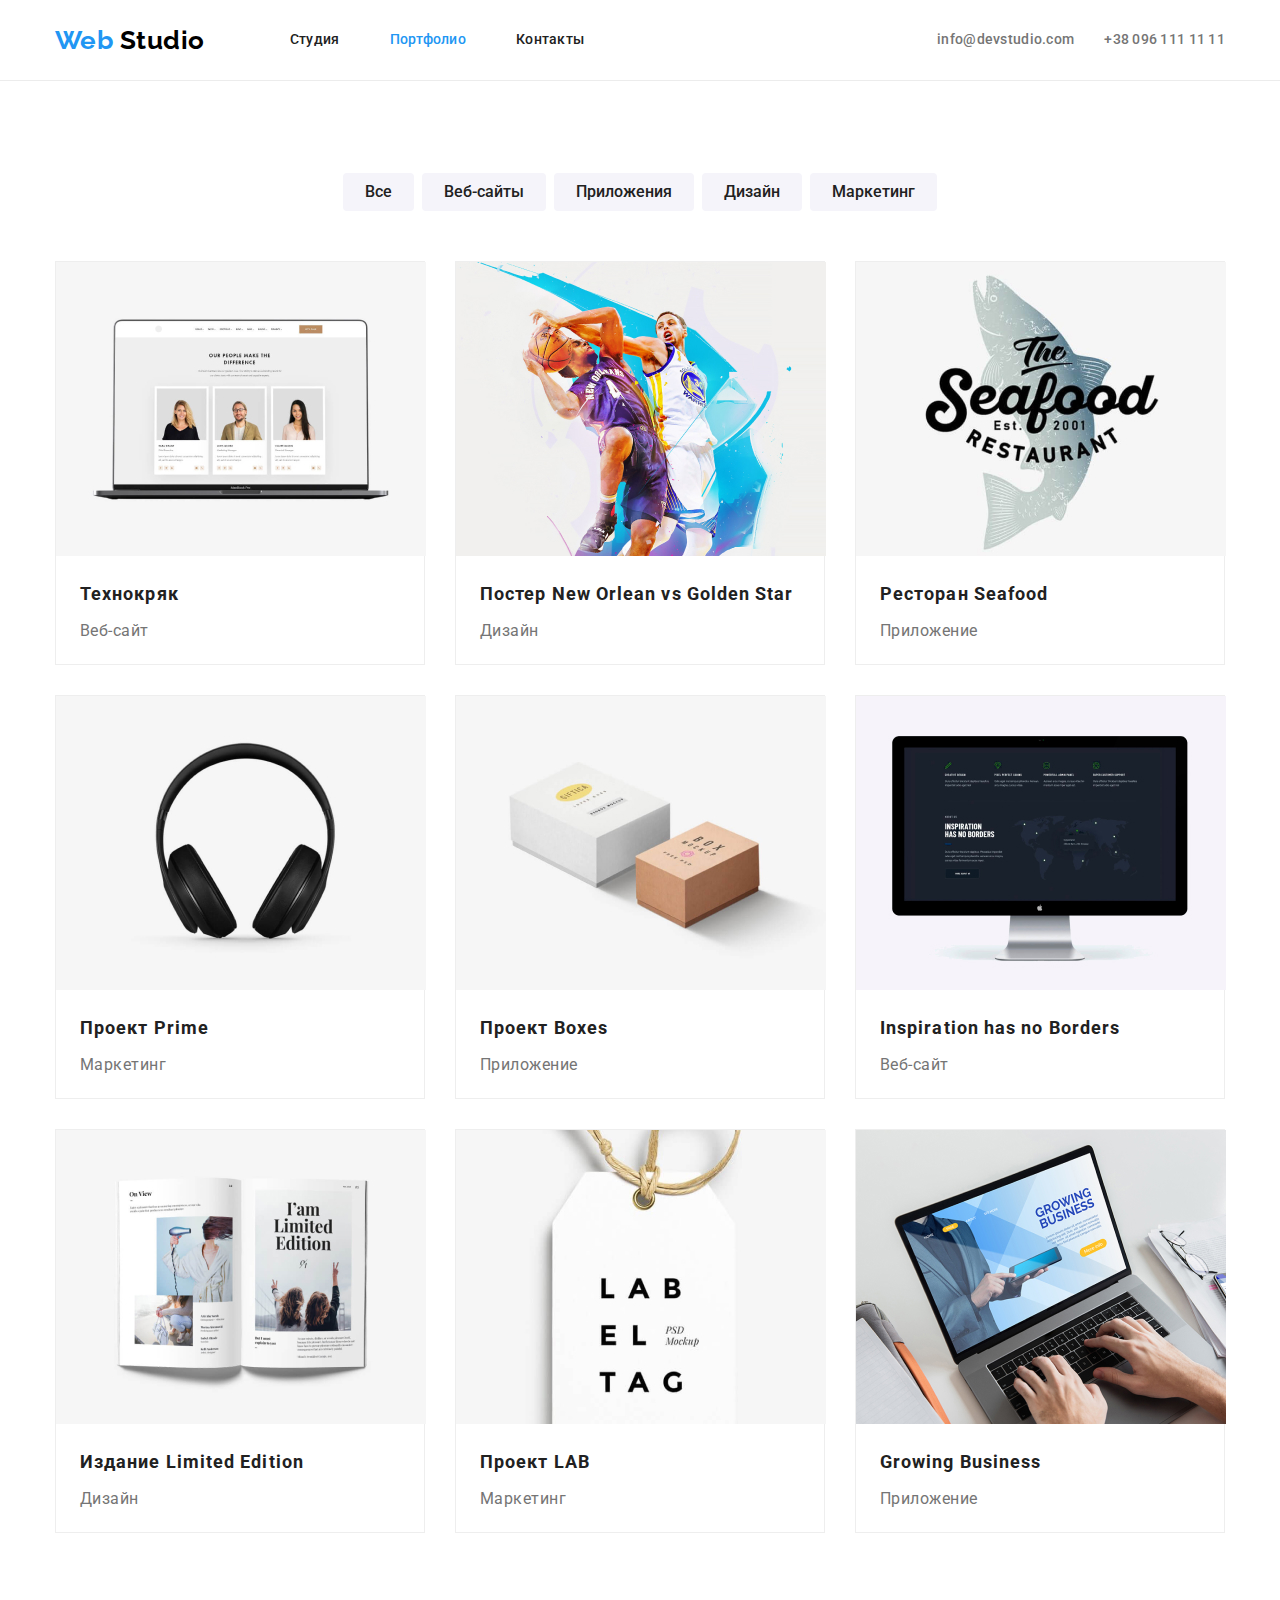
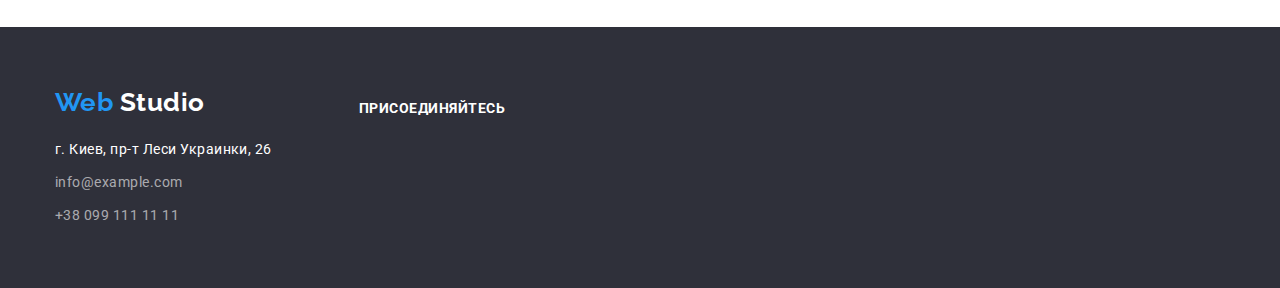
==== portfolio.html @ 619cc342 "Clone repository" ====
<!DOCTYPE html>
<html lang="ru">
  <head>
    <meta charset="UTF-8" />
    <meta name="viewport" content="width=device-width, initial-scale=1.0" />
    <title>Портфолио</title>
    <link
      href="https://fonts.googleapis.com/css2?family=Raleway:wght@700&family=Roboto:wght@400;500;700;900&display=swap"
      rel="stylesheet"
    />
    <link rel="stylesheet" href="./css/normalize.css" />
    <link rel="stylesheet" href="./css/styles.css" />
  </head>

  <body>
    <!-- Шапка-->
    <header class="header">
      <div class="container">
        <nav class="navigation-panel">
          <a href="./index.html" lang="en" class="logo link"
            ><span class="accent">Web</span> Studio</a
          >
          <ul class="navigation-list list">
            <li class="navigation-list-item">
              <a href="./index.html" class="navigation-list-item-link link"
                >Студия</a
              >
            </li>
            <li class="navigation-list-item">
              <a
                href="./portfolio.html"
                class="navigation-list-item-link link current"
                >Портфолио</a
              >
            </li>
            <li class="navigation-list-item">
              <a href="" class="navigation-list-item-link link">Контакты</a>
            </li>
          </ul>
        </nav>

        <ul class="social-adress-list list">
          <li class="social-adress-list-item">
            <a
              href="mailto:info@devstudio.com"
              lang="en"
              class="social-adress-list-item-link link"
              aria-label="иконка почты"
            >
              info@devstudio.com
            </a>
          </li>
          <li class="social-adress-list-item">
            <a
              href="tel:+380961111111"
              class="social-adress-list-item-link link"
              aria-label="иконка телефона"
            >
              +38 096 111 11 11
            </a>
          </li>
        </ul>
      </div>
    </header>

    <main>
      <section class="portfolio">
        <h1 hidden>Портфолио работ</h1>
        <ul class="portfolio-filters-list list">
          <li class="portfolio-filters-list-item">
            <button class="filters-btn" type="button">Все</button>
          </li>
          <li class="portfolio-filters-list-item">
            <button class="filters-btn" type="button">Веб-сайты</button>
          </li>
          <li class="portfolio-filters-list-item">
            <button class="filters-btn" type="button">Приложения</button>
          </li>
          <li class="portfolio-filters-list-item">
            <button class="filters-btn" type="button">Дизайн</button>
          </li>
          <li class="portfolio-filters-list-item">
            <button class="filters-btn" type="button">Маркетинг</button>
          </li>
        </ul>
        <ul class="portfolio-example-list list">
          <li class="portfolio-example-list-item">
            <a class="portfolio-example-list-item-link link" href="">
              <img
                class="portfolio-example-list-item-img"
                src="./images/portfolio/portfolio-1.jpg"
                alt="портфолио сайта технокряк"
                width="370"
                height="294"
              />
              <h2 class="portfolio-example-list-item-project">Технокряк</h2>
              <p class="portfolio-example-list-item-type">Веб-сайт</p>
              <p class="portfolio-example-list-item-backend" hidden>
                Технокряк это современная площадка распространения коронавируса.
                Компании используют эту платформу для цифрового шпионажа и атак
                на защищённые сервера конкурентов.
              </p>
            </a>
          </li>
          <li class="portfolio-example-list-item">
            <a class="portfolio-example-list-item-link link" href="">
              <img
                class="portfolio-example-list-item-img"
                src="./images/portfolio/portfolio-2.jpg"
                alt="два парня играют в баскетбол"
                width="370"
                height="294"
              />
              <h2 class="portfolio-example-list-item-project">
                Постер <span lang="en">New Orlean vs Golden Star</span>
              </h2>
              <p class="portfolio-example-list-item-type">Дизайн</p>
              <p class="portfolio-example-list-item-backend" hidden>
                Технокряк это современная площадка распространения коронавируса.
                Компании используют эту платформу для цифрового шпионажа и атак
                на защищённые сервера конкурентов.
              </p>
            </a>
          </li>
          <li class="portfolio-example-list-item">
            <a class="portfolio-example-list-item-link link" href="">
              <img
                class="portfolio-example-list-item-img"
                src="./images/portfolio/portfolio-3.jpg"
                alt="логотип ресторана сифуд"
                width="370"
                height="294"
              />
              <h2 class="portfolio-example-list-item-project">
                Ресторан <span lang="en">Seafood</span>
              </h2>
              <p class="portfolio-example-list-item-type">Приложение</p>
              <p class="portfolio-example-list-item-backend" hidden>
                Технокряк это современная площадка распространения коронавируса.
                Компании используют эту платформу для цифрового шпионажа и атак
                на защищённые сервера конкурентов.
              </p>
            </a>
          </li>
          <li class="portfolio-example-list-item">
            <a class="portfolio-example-list-item-link link" href="">
              <img
                class="portfolio-example-list-item-img"
                src="./images/portfolio/portfolio-4.jpg"
                alt="большие наушники"
                width="370"
                height="294"
              />
              <h2 class="portfolio-example-list-item-project">
                Проект <span lang="en">Prime</span>
              </h2>
              <p class="portfolio-example-list-item-type">Маркетинг</p>
              <p class="portfolio-example-list-item-backend" hidden>
                Технокряк это современная площадка распространения коронавируса.
                Компании используют эту платформу для цифрового шпионажа и атак
                на защищённые сервера конкурентов.
              </p>
            </a>
          </li>
          <li class="portfolio-example-list-item">
            <a class="portfolio-example-list-item-link link" href="">
              <img
                class="portfolio-example-list-item-img"
                src="./images/portfolio/portfolio-5.jpg"
                alt="две коробки"
                width="370"
                height="294"
              />
              <h2 class="portfolio-example-list-item-project">
                Проект <span lang="en">Boxes</span>
              </h2>
              <p class="portfolio-example-list-item-type">Приложение</p>
              <p class="portfolio-example-list-item-backend" hidden>
                Технокряк это современная площадка распространения коронавируса.
                Компании используют эту платформу для цифрового шпионажа и атак
                на защищённые сервера конкурентов.
              </p>
            </a>
          </li>
          <li class="portfolio-example-list-item">
            <a class="portfolio-example-list-item-link link" href="">
              <img
                class="portfolio-example-list-item-img"
                src="./images/portfolio/portfolio-6.jpg"
                alt="монитор компьютера"
                width="370"
                height="294"
              />
              <h2 class="portfolio-example-list-item-project">
                Inspiration has no Borders
              </h2>
              <p class="portfolio-example-list-item-type">Веб-сайт</p>
              <p class="portfolio-example-list-item-backend" hidden>
                Технокряк это современная площадка распространения коронавируса.
                Компании используют эту платформу для цифрового шпионажа и атак
                на защищённые сервера конкурентов.
              </p>
            </a>
          </li>
          <li class="portfolio-example-list-item">
            <a class="portfolio-example-list-item-link link" href="">
              <img
                class="portfolio-example-list-item-img"
                src="./images/portfolio/portfolio-7.jpg"
                alt="разворот журнала"
                width="370"
                height="294"
              />
              <h2 class="portfolio-example-list-item-project">
                Издание <span lang="en">Limited Edition</span>
              </h2>
              <p class="portfolio-example-list-item-type">Дизайн</p>
              <p class="portfolio-example-list-item-backend" hidden>
                Технокряк это современная площадка распространения коронавируса.
                Компании используют эту платформу для цифрового шпионажа и атак
                на защищённые сервера конкурентов.
              </p>
            </a>
          </li>
          <li class="portfolio-example-list-item">
            <a class="portfolio-example-list-item-link link" href="">
              <img
                class="portfolio-example-list-item-img"
                src="./images/portfolio/portfolio-8.jpg"
                alt="бирка лаб"
                width="370"
                height="294"
              />
              <h2 class="portfolio-example-list-item-project">
                Проект <span lang="en">LAB</span>
              </h2>
              <p class="portfolio-example-list-item-type">Маркетинг</p>
              <p class="portfolio-example-list-item-backend" hidden>
                Технокряк это современная площадка распространения коронавируса.
                Компании используют эту платформу для цифрового шпионажа и атак
                на защищённые сервера конкурентов.
              </p>
            </a>
          </li>
          <li class="portfolio-example-list-item">
            <a class="portfolio-example-list-item-link link" href="">
              <img
                class="portfolio-example-list-item-img"
                src="./images/portfolio/portfolio-9.jpg"
                alt="парень печатает на ноутбуке"
                width="370"
                height="294"
              />
              <h2 class="portfolio-example-list-item-project" lang="en">
                Growing Business
              </h2>
              <p class="portfolio-example-list-item-type">Приложение</p>
              <p class="portfolio-example-list-item-backend" hidden>
                Технокряк это современная площадка распространения коронавируса.
                Компании используют эту платформу для цифрового шпионажа и атак
                на защищённые сервера конкурентов.
              </p>
            </a>
          </li>
        </ul>
      </section>
    </main>

    <!--Подвал-->
    <footer class="footer">
      <div class="container">
        <div class="contacts">
          <a href="./index.html" lang="en" class="logo link"
            ><span class="accent">Web</span> Studio</a
          >
          <ul class="contacts-list list">
            <li class="contacts-list-item">
              <address class="contacts-list-item-adress">
                г. Киев, пр-т Леси Украинки, 26
              </address>
            </li>
            <li class="contacts-list-item">
              <address class="contacts-list-item-adress">
                <a
                  class="contacts-list-item-adress-link link"
                  href="mailto:info@example.com"
                  lang="en"
                  >info@example.com</a
                >
              </address>
            </li>
            <li class="contacts-list-item">
              <address class="contacts-list-item-adress">
                <a
                  class="contacts-list-item-adress-link link"
                  href="tel:+380991111111"
                  >+38 099 111 11 11</a
                >
              </address>
            </li>
          </ul>
        </div>
        <div class="socials">
          <b class="appeal">присоединяйтесь</b>
          <ul class="socials-list list">
            <li class="socials-list-item">
              <a
                class="socials-list-item-link"
                href=""
                target="_blank"
                aria-label="ссылка на инстаграмм"
              ></a>
            </li>
            <li class="socials-list-item">
              <a
                class="socials-list-item-link"
                href=""
                target="_blank"
                aria-label="ссылка на твиттер"
              ></a>
            </li>
            <li class="socials-list-item">
              <a
                class="socials-list-item-link"
                href=""
                target="_blank"
                aria-label="ссылка на фейсбук"
              ></a>
            </li>
            <li class="socials-list-item">
              <a
                class="socials-list-item-link"
                href=""
                target="_blank"
                aria-label="ссылка на линкедин"
              ></a>
            </li>
          </ul>
        </div>
      </div>
    </footer>
  </body>
</html>
---- css/styles.css ----
:root {
  --main-font: "Roboto", sans-serif;
  --secondary-text-color: #757575;
  --first-text-color: #212121;
  --accent-color: #2196f3;
  --footer-bg-color: #2f303a;
  --footer-contact-color: rgba(255, 255, 255, 0.6);
}

body {
  font-family: var(--main-font);
  background-color: #ffffff;
  letter-spacing: 0.03em;
}

.link {
  text-decoration: none;
  display: block;
  cursor: pointer;
}

ul,
li,
h1,
h2,
h3,
p {
  margin: 0;
  padding: 0;
}

img {
  display: block;
}

button {
  margin: 0;
  padding: 0;
  border: 0;
}

/* Шапка */

.header {
  outline: 1px solid #ececec;
}

.header .container {
  display: flex;
  width: 1170px;
  padding-left: 15px;
  padding-right: 15px;
  margin-left: auto;
  margin-right: auto;
  justify-content: space-between;
}

.navigation-panel {
  display: flex;
  align-items: center;
}

.navigation-list {
  display: flex;
}

.logo {
  font-family: Raleway;
  font-style: normal;
  font-weight: 700;
  font-size: 26px;
  line-height: 1.19;
  color: #000000;
  margin-right: 85px;
}

.header .current {
  color: var(--accent-color);
}

.list {
  list-style: none;
}

.navigation-list-item-link,
.social-adress-list-item-link {
  font-weight: 500;
  font-size: 14px;
  line-height: 1.14;
  letter-spacing: 0.02em;
  color: var(--first-text-color);
  padding-top: 32px;
  padding-bottom: 32px;
}

.navigation-list-item:not(:last-child) {
  margin-right: 50px;
}

.accent,
.navigation-list-item-link:hover,
.navigation-list-item-link:focus,
.social-adress-list-item-link:hover,
.social-adress-list-item-link:focus,
.contacts-list-item-adress-link:hover,
.contacts-list-item-adress-link:focus {
  color: var(--accent-color);
}

.social-adress-list-item-link {
  color: var(--secondary-text-color);
}

.social-adress-list {
  display: flex;
  justify-content: center;
}

.social-adress-list-item:not(:last-child) {
  margin-right: 30px;
}

/* Секция-герой */

.hero .container {
  display: flex;
  flex-direction: column;
  background-color: #757579;
  height: 600px;
}

.hero-title {
  width: 1170px;
  padding-left: 15px;
  padding-right: 15px;
  padding-top: 200px;
  margin-bottom: 30px;
  margin-left: auto;
  margin-right: auto;

  font-weight: 900;
  font-size: 44px;
  line-height: 1.36;
  text-align: center;
  letter-spacing: 0.06em;
  text-transform: uppercase;
  color: #ffffff;
}

.button {
  font-weight: 700;
  font-size: 16px;
  line-height: 1.88;
  display: block;
  text-align: center;
  letter-spacing: 0.06em;
  color: #ffffff;
  background-color: var(--accent-color);
  min-width: 200px;
  height: 50px;
  padding: 10px 32px;
  border-radius: 4px;
  box-shadow: 0px 4px 4px rgba(0, 0, 0, 0.15);
  margin-top: 30px auto;
  margin-left: auto;
  margin-right: auto;
}

/* Особенности */

.features .container {
  width: 1170px;
  padding-left: 15px;
  padding-right: 15px;
  margin-left: auto;
  margin-right: auto;
}

.features-list {
  display: flex;
  justify-content: space-between;
  padding-top: 94px;
}

.features-list-item {
  width: 270px;
  height: 251px;
}

.features-list-img {
  background-color: #f5f4fa;
  padding: 25px 100px;
  border-radius: 4px;
}

.features-list-item-title {
  font-weight: 700;
  font-size: 14px;
  line-height: 1.14;
  text-transform: uppercase;
  color: var(--first-text-color);
  margin-top: 30px;
}

.features-list-item-text {
  font-weight: 400;
  font-size: 14px;
  line-height: 1.71;
  color: var(--secondary-text-color);
  margin-top: 10px;
}

/* Чем мы занимаемся */

.services .container {
  width: 1170px;
  padding-left: 15px;
  padding-right: 15px;
  margin-left: auto;
  margin-right: auto;
}

.title {
  font-weight: 700;
  font-size: 36px;
  line-height: 1.17;
  text-align: center;
  color: var(--first-text-color);
  padding-top: 94px;
  margin-bottom: 50px;
}

.services-list {
  display: flex;
  justify-content: space-between;
  padding-bottom: 94px;
}

.services-list-item {
  width: 370px;
}

.services-list-item-text {
  font-weight: 700;
  font-size: 14px;
  line-height: 1.14;
  text-align: center;
  text-transform: uppercase;
  color: #ffffff;
  background-color: rgba(47, 48, 58, 0.8);
  padding-top: 27px;
  padding-bottom: 27px;
}

/* Наша команда */

.team {
  background-color: #f5f4fa;
}

.team .container {
  width: 1170px;
  padding-left: 15px;
  padding-right: 15px;
  margin-left: auto;
  margin-right: auto;
}

.team-list {
  display: flex;
  justify-content: space-between;
  padding-bottom: 94px;
}

.team-list-item {
  width: 270px;
  height: 422px;
  background: #ffffff;
  box-shadow: 0px 2px 1px rgba(0, 0, 0, 0.2), 0px 1px 1px rgba(0, 0, 0, 0.14),
    0px 1px 3px rgba(0, 0, 0, 0.12);
  border-radius: 0px 0px 4px 4px;
}

.team-list-item-name {
  font-weight: 500;
  font-size: 16px;
  line-height: 1.19;
  text-align: center;
  color: var(--first-text-color);
  margin-top: 30px;
}

.team-list-item-position {
  font-weight: 400;
  font-size: 16px;
  line-height: 1.19;
  text-align: center;
  color: var(--secondary-text-color);
  margin-top: 10px;
}

.social-list {
  display: flex;
  justify-content: center;
  margin-top: 16px;
  padding-right: 32px;
  padding-left: 32px;
  padding-bottom: 24px;
}

.social-list-item-link {
  display: block;
  padding: 12px;
}

.social-list-item:not(:last-child) {
  margin-right: 10px;
}

/* Постоянные клиенты */

.clients .container {
  width: 1170px;
  padding-left: 15px;
  padding-right: 15px;
  margin-left: auto;
  margin-right: auto;
}

.clients-list {
  display: flex;
  justify-content: space-between;
  padding-bottom: 94px;
}

.clients-list-item-link {
  box-sizing: border-box;
  width: 170px;
  height: 90px;
  border: 1px solid #afb1b8;
  border-radius: 4px;
  display: flex;
  align-items: center;
  justify-content: center;
}

/* Футер */

.footer {
  background-color: #2f303a;
}

.footer .container {
  width: 1170px;
  padding-left: 15px;
  padding-right: 15px;
  margin-left: auto;
  margin-right: auto;
  display: flex;
}

.contacts {
  margin-right: 69px;
  padding-bottom: 60px;
}

.footer .logo {
  color: #ffffff;
  padding-bottom: 20px;
  padding-top: 60px;
}

.contacts-list-item:not(:last-child) {
  margin-bottom: 9px;
}

.contacts-list-item-adress,
.contacts-list-item-adress-link {
  font-style: normal;
  font-weight: 400;
  font-size: 14px;
  line-height: 1.71;
  color: #ffffff;
}

.contacts-list-item-adress-link {
  color: rgba(255, 255, 255, 0.6);
}

.socials {
  padding-top: 72px;
  padding-bottom: 100px;
  margin-right: 94px;
}

.appeal {
  font-weight: 700;
  font-size: 14px;
  line-height: 1.14;
  text-transform: uppercase;
  color: #ffffff;
}

/* Портфолио */
.filters-btn {
  font-weight: 500;
  font-size: 16px;
  line-height: 1.63;
  text-align: center;
  color: var(--first-text-color);
  background-color: #f5f4fa;
  padding: 6px 22px;
  border-radius: 4px;
  cursor: pointer;
}

.filters-btn:hover,
.filters-btn:focus {
  color: #ffffff;
  background-color: var(--accent-color);
}

/* Портфолио-фильтр */

.portfolio-filters-list {
  display: flex;
  justify-content: center;
  padding-top: 93px;
  padding-bottom: 50px;
  width: 1170px;
  padding-left: 15px;
  padding-right: 15px;
  margin-left: auto;
  margin-right: auto;
}

.portfolio-filters-list-item:not(:last-child) {
  margin-right: 8px;
}

/* Портфолио-работы */

.portfolio-example-list {
  display: flex;

  width: 1170px;
  padding-left: 15px;
  padding-right: 15px;
  margin-left: auto;
  margin-right: auto;

  justify-content: center;
  flex-wrap: wrap;
  padding-bottom: 94px;
}

.portfolio-example-list-item {
  width: 370px;
  height: 404px;
  border: 1px solid #eeeeee;
  box-sizing: border-box;
  margin-right: 30px;
  margin-bottom: 30px;
}

.portfolio-example-list-item-project {
  margin-top: 20px;
  padding-left: 24px;
  padding-right: 24px;

  font-weight: 700;
  font-size: 18px;
  line-height: 2;
  letter-spacing: 0.06em;
  color: var(--first-text-color);
}

.portfolio-example-list-item:nth-child(3n) {
  margin-right: 0;
}

.portfolio-example-list-item:nth-last-child(-n + 3) {
  margin-bottom: 0;
}

.portfolio-example-list-item-type {
  margin-top: 4px;
  padding-left: 24px;
  padding-right: 24px;
  padding-bottom: 20px;

  font-weight: 400;
  font-size: 16px;
  line-height: 1.88;
  color: var(--secondary-text-color);
}

.portfolio-example-list-item-backend {
  font-weight: 400;
  font-size: 18px;
  line-height: 1.56;
  color: #ffffff;
  background-color: rgba(33, 150, 243, 0.9);
}
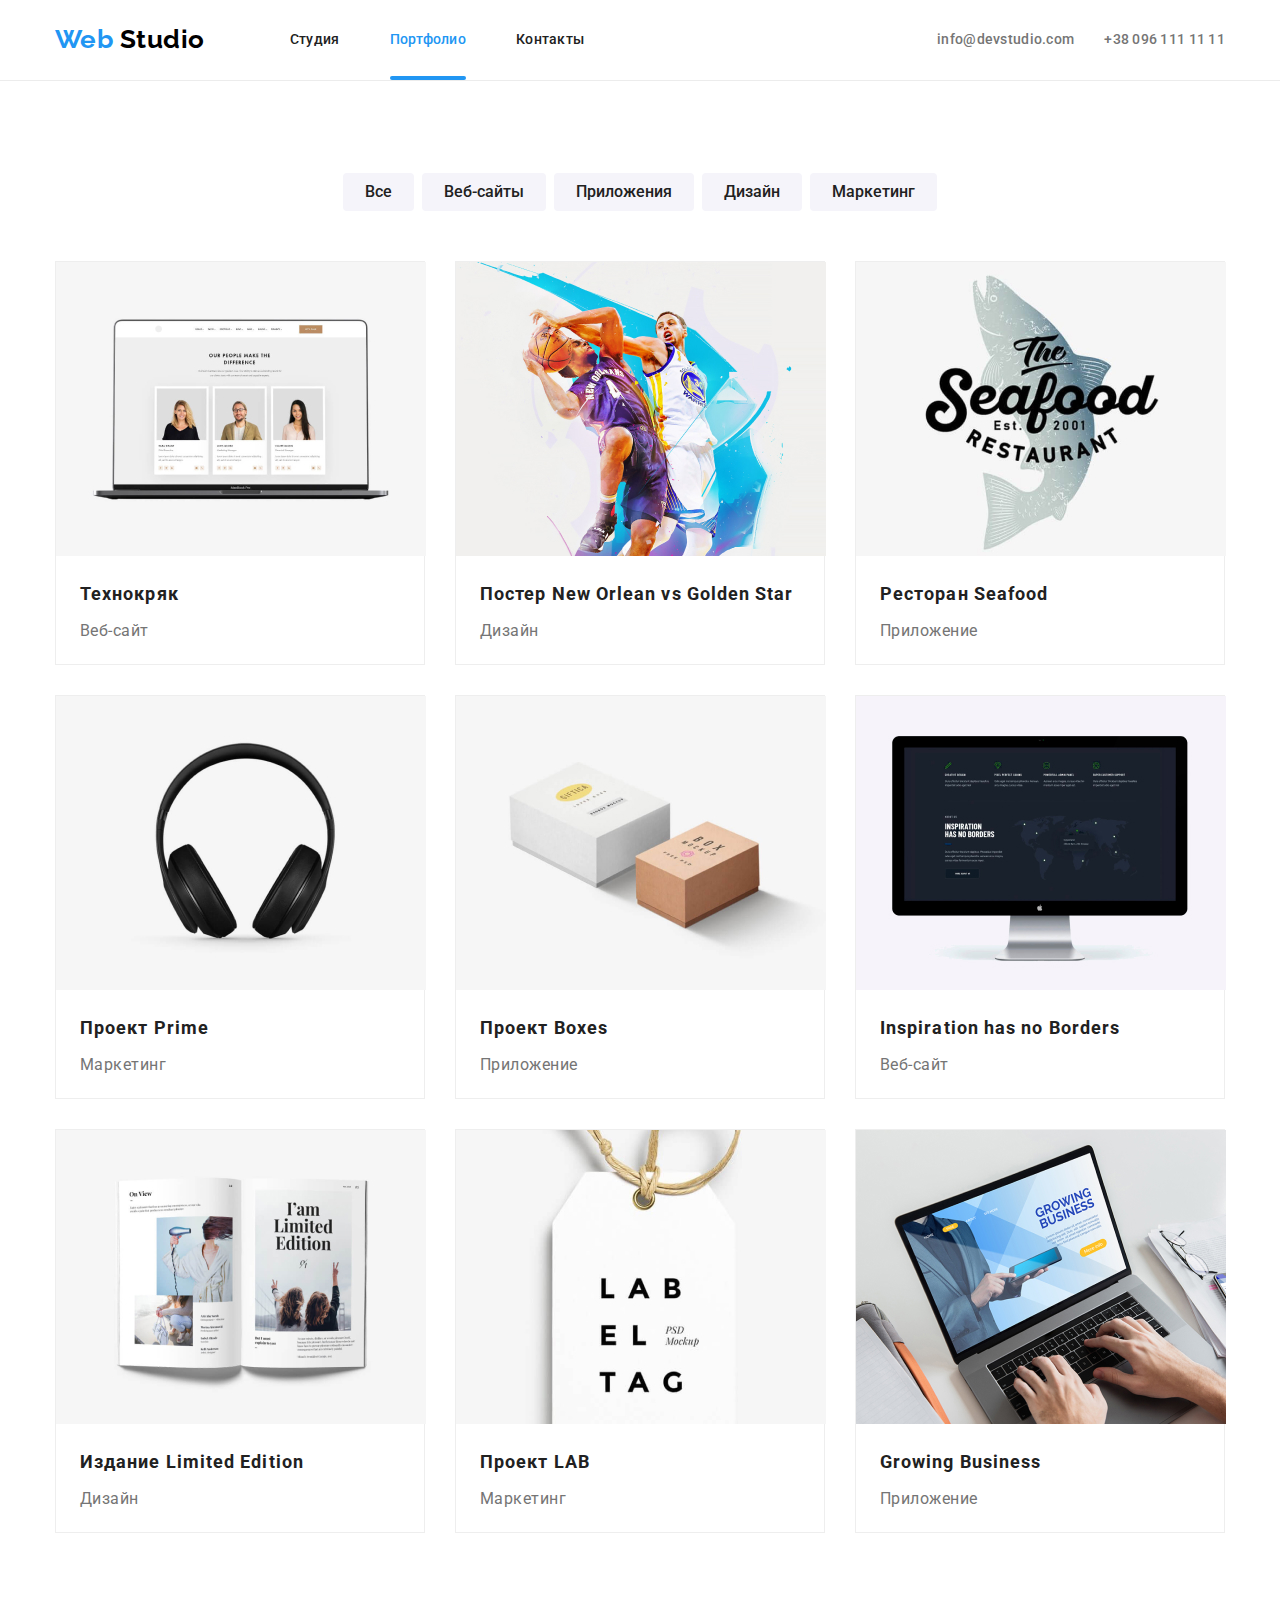
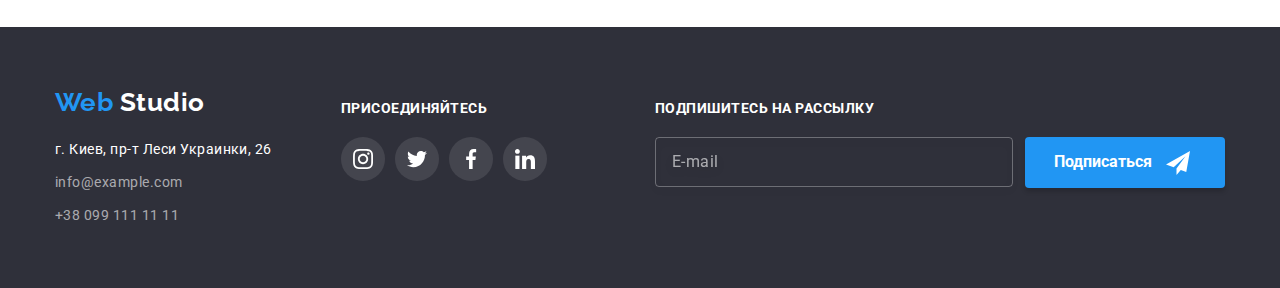
==== commit d40ba68a: "ДЗ 4 (часть 1)" ====
--- a/portfolio.html
+++ b/portfolio.html
@@ -305,7 +305,7 @@
           <ul class="socials-list list">
             <li class="socials-list-item">
               <a
-                class="socials-list-item-link"
+                class="socials-list-item-link icon-instagram"
                 href=""
                 target="_blank"
                 aria-label="ссылка на инстаграмм"
@@ -313,7 +313,7 @@
             </li>
             <li class="socials-list-item">
               <a
-                class="socials-list-item-link"
+                class="socials-list-item-link icon-twitter"
                 href=""
                 target="_blank"
                 aria-label="ссылка на твиттер"
@@ -321,7 +321,7 @@
             </li>
             <li class="socials-list-item">
               <a
-                class="socials-list-item-link"
+                class="socials-list-item-link icon-facebook"
                 href=""
                 target="_blank"
                 aria-label="ссылка на фейсбук"
@@ -329,13 +329,26 @@
             </li>
             <li class="socials-list-item">
               <a
-                class="socials-list-item-link"
+                class="socials-list-item-link icon-linkedin"
                 href=""
                 target="_blank"
                 aria-label="ссылка на линкедин"
               ></a>
             </li>
           </ul>
+        </div>
+        <div class="sender">
+          <b class="appeal">Подпишитесь на рассылку</b>
+          <div class="forms">
+            <ul class="forms-list">
+              <li class="e-mail">E-mail</li>
+              <li class="button-form">
+                <button class="button-form-send" type="button">
+                  Подписаться
+                </button>
+              </li>
+            </ul>
+          </div>
         </div>
       </div>
     </footer>
--- a/css/styles.css
+++ b/css/styles.css
@@ -58,6 +58,7 @@
 .navigation-panel {
   display: flex;
   align-items: center;
+  vertical-align: middle;
 }
 
 .navigation-list {
@@ -72,14 +73,30 @@
   line-height: 1.19;
   color: #000000;
   margin-right: 85px;
+  padding-bottom: 25px;
+  padding-top: 24px;
 }
 
 .header .current {
   color: var(--accent-color);
 }
 
+.current::after {
+  content: "";
+  display: block;
+  width: 100%;
+  height: 4px;
+  background-color: var(--accent-color);
+  border-radius: 2px;
+  margin-top: 28px;
+}
+
 .list {
   list-style: none;
+}
+
+.navigation-list-item {
+  align-content: center;
 }
 
 .navigation-list-item-link,
@@ -90,7 +107,7 @@
   letter-spacing: 0.02em;
   color: var(--first-text-color);
   padding-top: 32px;
-  padding-bottom: 32px;
+  /* padding-bottom: 32px; */
 }
 
 .navigation-list-item:not(:last-child) {
@@ -107,6 +124,26 @@
   color: var(--accent-color);
 }
 
+.navigation-list-item-link::after {
+  content: "";
+  display: block;
+  width: 100%;
+  height: 4px;
+  background-color: none;
+  border-radius: 2px;
+  margin-top: 28px;
+}
+
+.navigation-list-item-link:hover::after {
+  content: "";
+  display: block;
+  width: 100%;
+  height: 4px;
+  background-color: var(--accent-color);
+  border-radius: 2px;
+  margin-top: 28px;
+}
+
 .social-adress-list-item-link {
   color: var(--secondary-text-color);
 }
@@ -126,7 +163,18 @@
   display: flex;
   flex-direction: column;
   background-color: #757579;
+  background-image: linear-gradient(
+      rgba(47, 48, 58, 0.8),
+      rgba(47, 48, 58, 0.8)
+    ),
+    url("../images/hero/bg.jpg");
+  background-repeat: no-repeat;
+  background-size: cover;
+  max-width: 1600px;
+  background-position: center;
   height: 600px;
+  margin-left: auto;
+  margin-right: auto;
 }
 
 .hero-title {
@@ -187,10 +235,31 @@
   height: 251px;
 }
 
-.features-list-img {
+.features-list-item::before {
+  content: "";
+  display: block;
+  width: 270px;
+  height: 120px;
   background-color: #f5f4fa;
-  padding: 25px 100px;
   border-radius: 4px;
+  background-repeat: no-repeat;
+  background-position: center;
+}
+
+.icon-antenna::before {
+  background-image: url("../images/features/antenna.svg");
+}
+
+.icon-clock::before {
+  background-image: url("../images/features/clock.svg");
+}
+
+.icon-desktop::before {
+  background-image: url("../images/features/desktop.svg");
+}
+
+.icon-cosmonaut::before {
+  background-image: url("../images/features/cosmonaut.svg");
 }
 
 .features-list-item-title {
@@ -344,7 +413,7 @@
   justify-content: center;
 }
 
-/* Футер */
+/* Подвал */
 
 .footer {
   background-color: #2f303a;
@@ -368,6 +437,7 @@
   color: #ffffff;
   padding-bottom: 20px;
   padding-top: 60px;
+  margin-right: 0;
 }
 
 .contacts-list-item:not(:last-child) {
@@ -387,18 +457,110 @@
   color: rgba(255, 255, 255, 0.6);
 }
 
+.appeal {
+  font-weight: 700;
+  font-size: 14px;
+  line-height: 1.14;
+  text-transform: uppercase;
+  color: #ffffff;
+}
+
 .socials {
   padding-top: 72px;
   padding-bottom: 100px;
-  margin-right: 94px;
-}
-
-.appeal {
-  font-weight: 700;
-  font-size: 14px;
-  line-height: 1.14;
-  text-transform: uppercase;
-  color: #ffffff;
+}
+
+.socials .socials-list {
+  display: flex;
+  margin-top: 20px;
+}
+
+.socials .socials-list-item-link {
+  display: inline-block;
+  width: 44px;
+  height: 44px;
+  background-color: rgba(255, 255, 255, 0.1);
+  border-radius: 50%;
+  background-repeat: no-repeat;
+  background-position: center;
+}
+
+.socials-list-item-link:hover,
+.socials-list-item-link:focus {
+  background-color: var(--accent-color);
+}
+
+.icon-instagram {
+  background-image: url("../images/icons/socias-white/instagram.svg");
+}
+
+.icon-twitter {
+  background-image: url("../images/icons/socias-white/twitter.svg");
+}
+
+.icon-facebook {
+  background-image: url("../images/icons/socias-white/facebook.svg");
+}
+
+.icon-linkedin {
+  background-image: url("../images/icons/socias-white/linkedin.svg");
+}
+
+.socials-list-item:not(:last-child) {
+  margin-right: 10px;
+}
+
+.sender {
+  padding-top: 72px;
+  margin-left: auto;
+}
+
+.forms {
+  margin-top: 20px;
+}
+
+.forms-list {
+  display: flex;
+  list-style: none;
+}
+
+.e-mail {
+  width: 358px;
+  height: 50px;
+  border: 1px solid rgba(255, 255, 255, 0.3);
+  box-sizing: border-box;
+  filter: drop-shadow(0px 4px 4px rgba(0, 0, 0, 0.15));
+  border-radius: 4px;
+  color: rgba(255, 255, 255, 0.6);
+  padding-top: 15px;
+  padding-left: 16px;
+  padding-right: 15px;
+  margin-right: 12px;
+}
+
+.button-form-send {
+  font-weight: 700;
+  font-size: 16px;
+  line-height: 1.88;
+  color: #ffffff;
+  background-color: var(--accent-color);
+  padding-top: 10px;
+  padding-bottom: 10px;
+  padding-left: 29px;
+  box-shadow: 0px 4px 4px rgba(0, 0, 0, 0.15);
+  border-radius: 4px;
+  min-width: 200px;
+  text-align: left;
+}
+
+.button-form-send::after {
+  content: "";
+  display: inline-block;
+  vertical-align: middle;
+  width: 24px;
+  height: 24px;
+  background-image: url("../images/icons/socias-white/send.svg");
+  margin-left: 10px;
 }
 
 /* Портфолио */
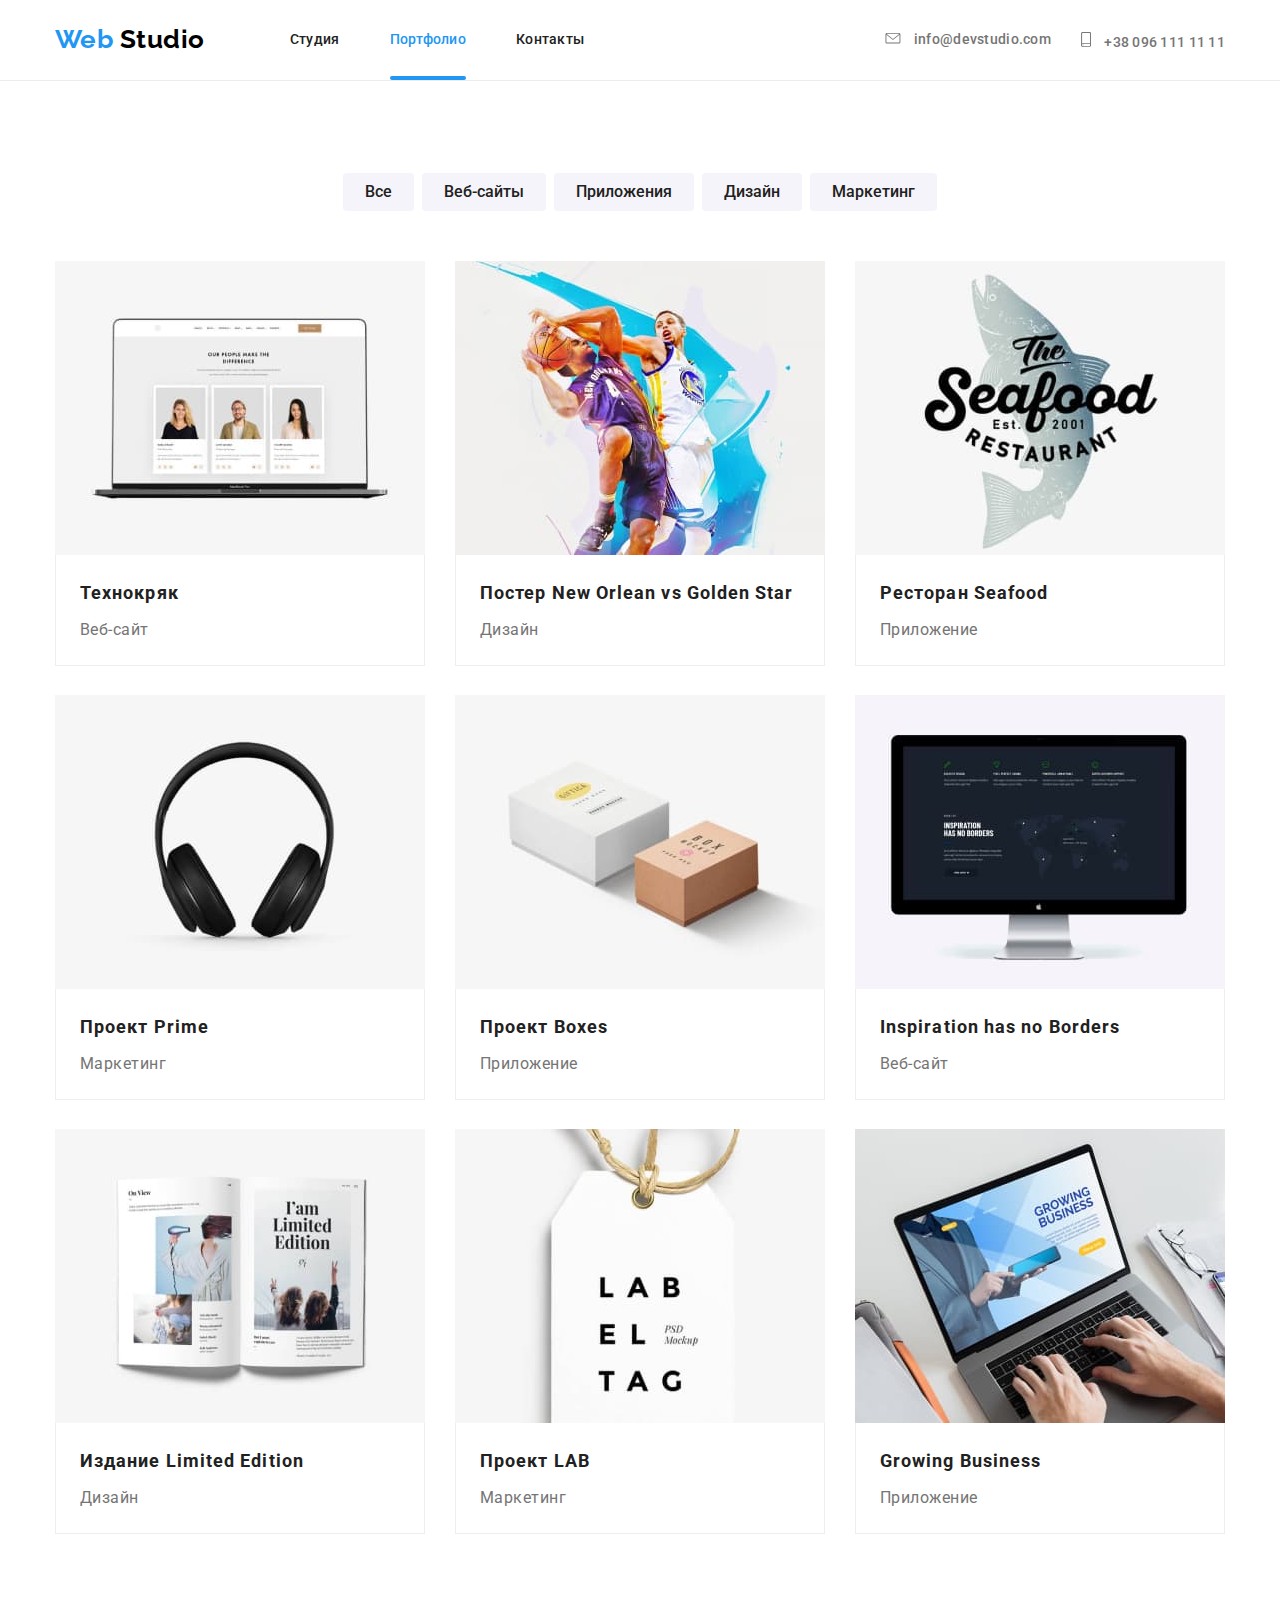
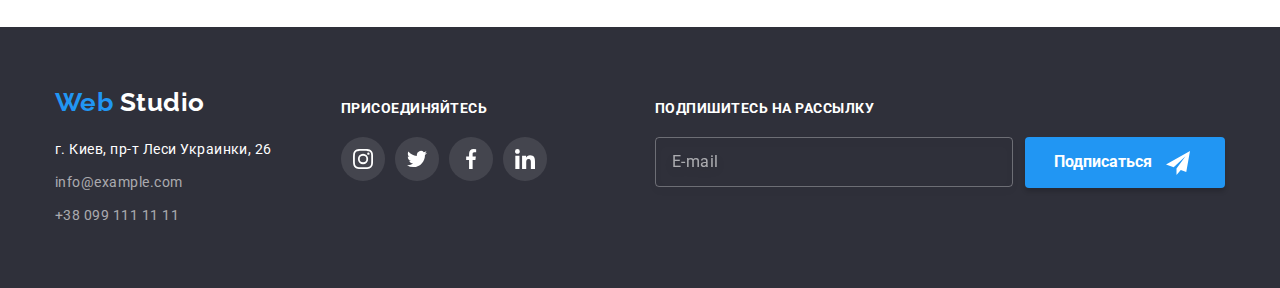
==== commit 7473cba7: "ДЗ 4" ====
--- a/portfolio.html
+++ b/portfolio.html
@@ -46,7 +46,9 @@
               lang="en"
               class="social-adress-list-item-link link"
               aria-label="иконка почты"
-            >
+              ><svg class="icon-email">
+                <use href="./images/sprite.svg#icon-email"></use>
+              </svg>
               info@devstudio.com
             </a>
           </li>
@@ -55,7 +57,9 @@
               href="tel:+380961111111"
               class="social-adress-list-item-link link"
               aria-label="иконка телефона"
-            >
+              ><svg class="icon-phone">
+                <use href="./images/sprite.svg#icon-phone"></use>
+              </svg>
               +38 096 111 11 11
             </a>
           </li>
@@ -86,180 +90,216 @@
         <ul class="portfolio-example-list list">
           <li class="portfolio-example-list-item">
             <a class="portfolio-example-list-item-link link" href="">
-              <img
-                class="portfolio-example-list-item-img"
-                src="./images/portfolio/portfolio-1.jpg"
-                alt="портфолио сайта технокряк"
-                width="370"
-                height="294"
-              />
-              <h2 class="portfolio-example-list-item-project">Технокряк</h2>
-              <p class="portfolio-example-list-item-type">Веб-сайт</p>
-              <p class="portfolio-example-list-item-backend" hidden>
-                Технокряк это современная площадка распространения коронавируса.
-                Компании используют эту платформу для цифрового шпионажа и атак
-                на защищённые сервера конкурентов.
-              </p>
-            </a>
-          </li>
-          <li class="portfolio-example-list-item">
-            <a class="portfolio-example-list-item-link link" href="">
-              <img
-                class="portfolio-example-list-item-img"
-                src="./images/portfolio/portfolio-2.jpg"
-                alt="два парня играют в баскетбол"
-                width="370"
-                height="294"
-              />
-              <h2 class="portfolio-example-list-item-project">
-                Постер <span lang="en">New Orlean vs Golden Star</span>
-              </h2>
-              <p class="portfolio-example-list-item-type">Дизайн</p>
-              <p class="portfolio-example-list-item-backend" hidden>
-                Технокряк это современная площадка распространения коронавируса.
-                Компании используют эту платформу для цифрового шпионажа и атак
-                на защищённые сервера конкурентов.
-              </p>
-            </a>
-          </li>
-          <li class="portfolio-example-list-item">
-            <a class="portfolio-example-list-item-link link" href="">
-              <img
-                class="portfolio-example-list-item-img"
-                src="./images/portfolio/portfolio-3.jpg"
-                alt="логотип ресторана сифуд"
-                width="370"
-                height="294"
-              />
-              <h2 class="portfolio-example-list-item-project">
-                Ресторан <span lang="en">Seafood</span>
-              </h2>
-              <p class="portfolio-example-list-item-type">Приложение</p>
-              <p class="portfolio-example-list-item-backend" hidden>
-                Технокряк это современная площадка распространения коронавируса.
-                Компании используют эту платформу для цифрового шпионажа и атак
-                на защищённые сервера конкурентов.
-              </p>
-            </a>
-          </li>
-          <li class="portfolio-example-list-item">
-            <a class="portfolio-example-list-item-link link" href="">
-              <img
-                class="portfolio-example-list-item-img"
-                src="./images/portfolio/portfolio-4.jpg"
-                alt="большие наушники"
-                width="370"
-                height="294"
-              />
-              <h2 class="portfolio-example-list-item-project">
-                Проект <span lang="en">Prime</span>
-              </h2>
-              <p class="portfolio-example-list-item-type">Маркетинг</p>
-              <p class="portfolio-example-list-item-backend" hidden>
-                Технокряк это современная площадка распространения коронавируса.
-                Компании используют эту платформу для цифрового шпионажа и атак
-                на защищённые сервера конкурентов.
-              </p>
-            </a>
-          </li>
-          <li class="portfolio-example-list-item">
-            <a class="portfolio-example-list-item-link link" href="">
-              <img
-                class="portfolio-example-list-item-img"
-                src="./images/portfolio/portfolio-5.jpg"
-                alt="две коробки"
-                width="370"
-                height="294"
-              />
-              <h2 class="portfolio-example-list-item-project">
-                Проект <span lang="en">Boxes</span>
-              </h2>
-              <p class="portfolio-example-list-item-type">Приложение</p>
-              <p class="portfolio-example-list-item-backend" hidden>
-                Технокряк это современная площадка распространения коронавируса.
-                Компании используют эту платформу для цифрового шпионажа и атак
-                на защищённые сервера конкурентов.
-              </p>
-            </a>
-          </li>
-          <li class="portfolio-example-list-item">
-            <a class="portfolio-example-list-item-link link" href="">
-              <img
-                class="portfolio-example-list-item-img"
-                src="./images/portfolio/portfolio-6.jpg"
-                alt="монитор компьютера"
-                width="370"
-                height="294"
-              />
-              <h2 class="portfolio-example-list-item-project">
-                Inspiration has no Borders
-              </h2>
-              <p class="portfolio-example-list-item-type">Веб-сайт</p>
-              <p class="portfolio-example-list-item-backend" hidden>
-                Технокряк это современная площадка распространения коронавируса.
-                Компании используют эту платформу для цифрового шпионажа и атак
-                на защищённые сервера конкурентов.
-              </p>
-            </a>
-          </li>
-          <li class="portfolio-example-list-item">
-            <a class="portfolio-example-list-item-link link" href="">
-              <img
-                class="portfolio-example-list-item-img"
-                src="./images/portfolio/portfolio-7.jpg"
-                alt="разворот журнала"
-                width="370"
-                height="294"
-              />
-              <h2 class="portfolio-example-list-item-project">
-                Издание <span lang="en">Limited Edition</span>
-              </h2>
-              <p class="portfolio-example-list-item-type">Дизайн</p>
-              <p class="portfolio-example-list-item-backend" hidden>
-                Технокряк это современная площадка распространения коронавируса.
-                Компании используют эту платформу для цифрового шпионажа и атак
-                на защищённые сервера конкурентов.
-              </p>
-            </a>
-          </li>
-          <li class="portfolio-example-list-item">
-            <a class="portfolio-example-list-item-link link" href="">
-              <img
-                class="portfolio-example-list-item-img"
-                src="./images/portfolio/portfolio-8.jpg"
-                alt="бирка лаб"
-                width="370"
-                height="294"
-              />
-              <h2 class="portfolio-example-list-item-project">
-                Проект <span lang="en">LAB</span>
-              </h2>
-              <p class="portfolio-example-list-item-type">Маркетинг</p>
-              <p class="portfolio-example-list-item-backend" hidden>
-                Технокряк это современная площадка распространения коронавируса.
-                Компании используют эту платформу для цифрового шпионажа и атак
-                на защищённые сервера конкурентов.
-              </p>
-            </a>
-          </li>
-          <li class="portfolio-example-list-item">
-            <a class="portfolio-example-list-item-link link" href="">
-              <img
-                class="portfolio-example-list-item-img"
-                src="./images/portfolio/portfolio-9.jpg"
-                alt="парень печатает на ноутбуке"
-                width="370"
-                height="294"
-              />
-              <h2 class="portfolio-example-list-item-project" lang="en">
-                Growing Business
-              </h2>
-              <p class="portfolio-example-list-item-type">Приложение</p>
-              <p class="portfolio-example-list-item-backend" hidden>
-                Технокряк это современная площадка распространения коронавируса.
-                Компании используют эту платформу для цифрового шпионажа и атак
-                на защищённые сервера конкурентов.
-              </p>
+              <div class="overlay-img">
+                <img
+                  class="portfolio-example-list-item-img"
+                  src="./images/portfolio/portfolio-1.jpg"
+                  alt="портфолио сайта технокряк"
+                  width="370"
+                  height="294"
+                />
+              </div>
+              <div class="overlay-border">
+                <h2 class="portfolio-example-list-item-project">Технокряк</h2>
+                <p class="portfolio-example-list-item-type">Веб-сайт</p>
+                <p class="portfolio-example-list-item-backend" hidden>
+                  Технокряк это современная площадка распространения
+                  коронавируса. Компании используют эту платформу для цифрового
+                  шпионажа и атак на защищённые сервера конкурентов.
+                </p>
+              </div>
+            </a>
+          </li>
+          <li class="portfolio-example-list-item">
+            <a class="portfolio-example-list-item-link link" href="">
+              <div class="overlay-img">
+                <img
+                  class="portfolio-example-list-item-img"
+                  src="./images/portfolio/portfolio-2.jpg"
+                  alt="два парня играют в баскетбол"
+                  width="370"
+                  height="294"
+                />
+              </div>
+              <div class="overlay-border">
+                <h2 class="portfolio-example-list-item-project">
+                  Постер <span lang="en">New Orlean vs Golden Star</span>
+                </h2>
+                <p class="portfolio-example-list-item-type">Дизайн</p>
+                <p class="portfolio-example-list-item-backend" hidden>
+                  Технокряк это современная площадка распространения
+                  коронавируса. Компании используют эту платформу для цифрового
+                  шпионажа и атак на защищённые сервера конкурентов.
+                </p>
+              </div>
+            </a>
+          </li>
+          <li class="portfolio-example-list-item">
+            <a class="portfolio-example-list-item-link link" href="">
+              <div class="overlay-img">
+                <img
+                  class="portfolio-example-list-item-img"
+                  src="./images/portfolio/portfolio-3.jpg"
+                  alt="логотип ресторана сифуд"
+                  width="370"
+                  height="294"
+                />
+              </div>
+              <div class="overlay-border">
+                <h2 class="portfolio-example-list-item-project">
+                  Ресторан <span lang="en">Seafood</span>
+                </h2>
+                <p class="portfolio-example-list-item-type">Приложение</p>
+                <p class="portfolio-example-list-item-backend" hidden>
+                  Технокряк это современная площадка распространения
+                  коронавируса. Компании используют эту платформу для цифрового
+                  шпионажа и атак на защищённые сервера конкурентов.
+                </p>
+              </div>
+            </a>
+          </li>
+          <li class="portfolio-example-list-item">
+            <a class="portfolio-example-list-item-link link" href="">
+              <div class="overlay-img">
+                <img
+                  class="portfolio-example-list-item-img"
+                  src="./images/portfolio/portfolio-4.jpg"
+                  alt="большие наушники"
+                  width="370"
+                  height="294"
+                />
+              </div>
+              <div class="overlay-border">
+                <h2 class="portfolio-example-list-item-project">
+                  Проект <span lang="en">Prime</span>
+                </h2>
+                <p class="portfolio-example-list-item-type">Маркетинг</p>
+                <p class="portfolio-example-list-item-backend" hidden>
+                  Технокряк это современная площадка распространения
+                  коронавируса. Компании используют эту платформу для цифрового
+                  шпионажа и атак на защищённые сервера конкурентов.
+                </p>
+              </div>
+            </a>
+          </li>
+          <li class="portfolio-example-list-item">
+            <a class="portfolio-example-list-item-link link" href="">
+              <div class="overlay-img">
+                <img
+                  class="portfolio-example-list-item-img"
+                  src="./images/portfolio/portfolio-5.jpg"
+                  alt="две коробки"
+                  width="370"
+                  height="294"
+                />
+              </div>
+              <div class="overlay-border">
+                <h2 class="portfolio-example-list-item-project">
+                  Проект <span lang="en">Boxes</span>
+                </h2>
+                <p class="portfolio-example-list-item-type">Приложение</p>
+                <p class="portfolio-example-list-item-backend" hidden>
+                  Технокряк это современная площадка распространения
+                  коронавируса. Компании используют эту платформу для цифрового
+                  шпионажа и атак на защищённые сервера конкурентов.
+                </p>
+              </div>
+            </a>
+          </li>
+          <li class="portfolio-example-list-item">
+            <a class="portfolio-example-list-item-link link" href="">
+              <div class="overlay-img">
+                <img
+                  class="portfolio-example-list-item-img"
+                  src="./images/portfolio/portfolio-6.jpg"
+                  alt="монитор компьютера"
+                  width="370"
+                  height="294"
+                />
+              </div>
+              <div class="overlay-border">
+                <h2 class="portfolio-example-list-item-project">
+                  Inspiration has no Borders
+                </h2>
+                <p class="portfolio-example-list-item-type">Веб-сайт</p>
+                <p class="portfolio-example-list-item-backend" hidden>
+                  Технокряк это современная площадка распространения
+                  коронавируса. Компании используют эту платформу для цифрового
+                  шпионажа и атак на защищённые сервера конкурентов.
+                </p>
+              </div>
+            </a>
+          </li>
+          <li class="portfolio-example-list-item">
+            <a class="portfolio-example-list-item-link link" href="">
+              <div class="overlay-img">
+                <img
+                  class="portfolio-example-list-item-img"
+                  src="./images/portfolio/portfolio-7.jpg"
+                  alt="разворот журнала"
+                  width="370"
+                  height="294"
+                />
+              </div>
+              <div class="overlay-border">
+                <h2 class="portfolio-example-list-item-project">
+                  Издание <span lang="en">Limited Edition</span>
+                </h2>
+                <p class="portfolio-example-list-item-type">Дизайн</p>
+                <p class="portfolio-example-list-item-backend" hidden>
+                  Технокряк это современная площадка распространения
+                  коронавируса. Компании используют эту платформу для цифрового
+                  шпионажа и атак на защищённые сервера конкурентов.
+                </p>
+              </div>
+            </a>
+          </li>
+          <li class="portfolio-example-list-item">
+            <a class="portfolio-example-list-item-link link" href="">
+              <div class="overlay-img">
+                <img
+                  class="portfolio-example-list-item-img"
+                  src="./images/portfolio/portfolio-8.jpg"
+                  alt="бирка лаб"
+                  width="370"
+                  height="294"
+                />
+              </div>
+              <div class="overlay-border">
+                <h2 class="portfolio-example-list-item-project">
+                  Проект <span lang="en">LAB</span>
+                </h2>
+                <p class="portfolio-example-list-item-type">Маркетинг</p>
+                <p class="portfolio-example-list-item-backend" hidden>
+                  Технокряк это современная площадка распространения
+                  коронавируса. Компании используют эту платформу для цифрового
+                  шпионажа и атак на защищённые сервера конкурентов.
+                </p>
+              </div>
+            </a>
+          </li>
+          <li class="portfolio-example-list-item">
+            <a class="portfolio-example-list-item-link link" href="">
+              <div class="overlay-img">
+                <img
+                  class="portfolio-example-list-item-img"
+                  src="./images/portfolio/portfolio-9.jpg"
+                  alt="парень печатает на ноутбуке"
+                  width="370"
+                  height="294"
+                />
+              </div>
+              <div class="overlay-border">
+                <h2 class="portfolio-example-list-item-project" lang="en">
+                  Growing Business
+                </h2>
+                <p class="portfolio-example-list-item-type">Приложение</p>
+                <p class="portfolio-example-list-item-backend" hidden>
+                  Технокряк это современная площадка распространения
+                  коронавируса. Компании используют эту платформу для цифрового
+                  шпионажа и атак на защищённые сервера конкурентов.
+                </p>
+              </div>
             </a>
           </li>
         </ul>
--- a/css/styles.css
+++ b/css/styles.css
@@ -107,7 +107,6 @@
   letter-spacing: 0.02em;
   color: var(--first-text-color);
   padding-top: 32px;
-  /* padding-bottom: 32px; */
 }
 
 .navigation-list-item:not(:last-child) {
@@ -146,6 +145,27 @@
 
 .social-adress-list-item-link {
   color: var(--secondary-text-color);
+}
+
+.icon-email {
+  width: 16px;
+  height: 11.2px;
+}
+
+.icon-phone {
+  width: 10px;
+  height: 14.94px;
+}
+
+.icon-email,
+.icon-phone {
+  margin-right: 10px;
+  fill: var(--secondary-text-color);
+}
+
+.social-adress-list-item-link:hover .icon-email,
+.social-adress-list-item-link:hover .icon-phone {
+  fill: var(--accent-color);
 }
 
 .social-adress-list {
@@ -235,31 +255,13 @@
   height: 251px;
 }
 
-.features-list-item::before {
-  content: "";
-  display: block;
-  width: 270px;
-  height: 120px;
+.features-svg {
+  width: 70px;
+  height: 70px;
+  padding: 25px 100px;
   background-color: #f5f4fa;
   border-radius: 4px;
-  background-repeat: no-repeat;
-  background-position: center;
-}
-
-.icon-antenna::before {
-  background-image: url("../images/features/antenna.svg");
-}
-
-.icon-clock::before {
-  background-image: url("../images/features/clock.svg");
-}
-
-.icon-desktop::before {
-  background-image: url("../images/features/desktop.svg");
-}
-
-.icon-cosmonaut::before {
-  background-image: url("../images/features/cosmonaut.svg");
+  margin-bottom: 30px;
 }
 
 .features-list-item-title {
@@ -268,7 +270,6 @@
   line-height: 1.14;
   text-transform: uppercase;
   color: var(--first-text-color);
-  margin-top: 30px;
 }
 
 .features-list-item-text {
@@ -378,14 +379,32 @@
 }
 
 .social-list-item-link {
-  display: block;
+  display: flex;
+  justify-content: center;
+  align-items: center;
   padding: 12px;
+  width: 20px;
+  height: 20px;
+  border-radius: 50%;
 }
 
 .social-list-item:not(:last-child) {
   margin-right: 10px;
 }
 
+.social-svg {
+  fill: #afb1b8;
+  position: center;
+}
+
+.social-list-item-link:hover {
+  background-color: var(--accent-color);
+}
+
+.social-list-item-link:hover .social-svg {
+  fill: #ffffff;
+}
+
 /* Постоянные клиенты */
 
 .clients .container {
@@ -402,15 +421,31 @@
   padding-bottom: 94px;
 }
 
+.clients-list-item:hover {
+  border-color: var(--accent-color);
+}
+
 .clients-list-item-link {
   box-sizing: border-box;
+  display: flex;
   width: 170px;
   height: 90px;
   border: 1px solid #afb1b8;
   border-radius: 4px;
-  display: flex;
   align-items: center;
   justify-content: center;
+}
+
+.clients-list-item-link:hover {
+  border-color: var(--accent-color);
+}
+
+.clients-svg {
+  fill: #afb1b8;
+}
+
+.clients-list-item-link:hover .clients-svg {
+  fill: var(--accent-color);
 }
 
 /* Подвал */
@@ -491,19 +526,19 @@
 }
 
 .icon-instagram {
-  background-image: url("../images/icons/socias-white/instagram.svg");
+  background-image: url("../images/icons/instagram.svg");
 }
 
 .icon-twitter {
-  background-image: url("../images/icons/socias-white/twitter.svg");
+  background-image: url("../images/icons/twitter.svg");
 }
 
 .icon-facebook {
-  background-image: url("../images/icons/socias-white/facebook.svg");
+  background-image: url("../images/icons/facebook.svg");
 }
 
 .icon-linkedin {
-  background-image: url("../images/icons/socias-white/linkedin.svg");
+  background-image: url("../images/icons/linkedin.svg");
 }
 
 .socials-list-item:not(:last-child) {
@@ -559,7 +594,7 @@
   vertical-align: middle;
   width: 24px;
   height: 24px;
-  background-image: url("../images/icons/socias-white/send.svg");
+  background-image: url("../images/icons/send.svg");
   margin-left: 10px;
 }
 
@@ -604,7 +639,6 @@
 
 .portfolio-example-list {
   display: flex;
-
   width: 1170px;
   padding-left: 15px;
   padding-right: 15px;
@@ -619,14 +653,24 @@
 .portfolio-example-list-item {
   width: 370px;
   height: 404px;
-  border: 1px solid #eeeeee;
+
   box-sizing: border-box;
   margin-right: 30px;
   margin-bottom: 30px;
 }
 
+.overlay-border {
+  border: 1px solid #eeeeee;
+  border-top-style: none;
+}
+
+.overlay-border:hover {
+  box-shadow: 1px 4px 6px rgba(0, 0, 0, 0.16), 0px 4px 4px rgba(0, 0, 0, 0.06),
+    0px 1px 1px rgba(0, 0, 0, 0.12);
+}
+
 .portfolio-example-list-item-project {
-  margin-top: 20px;
+  padding-top: 20px;
   padding-left: 24px;
   padding-right: 24px;
 
